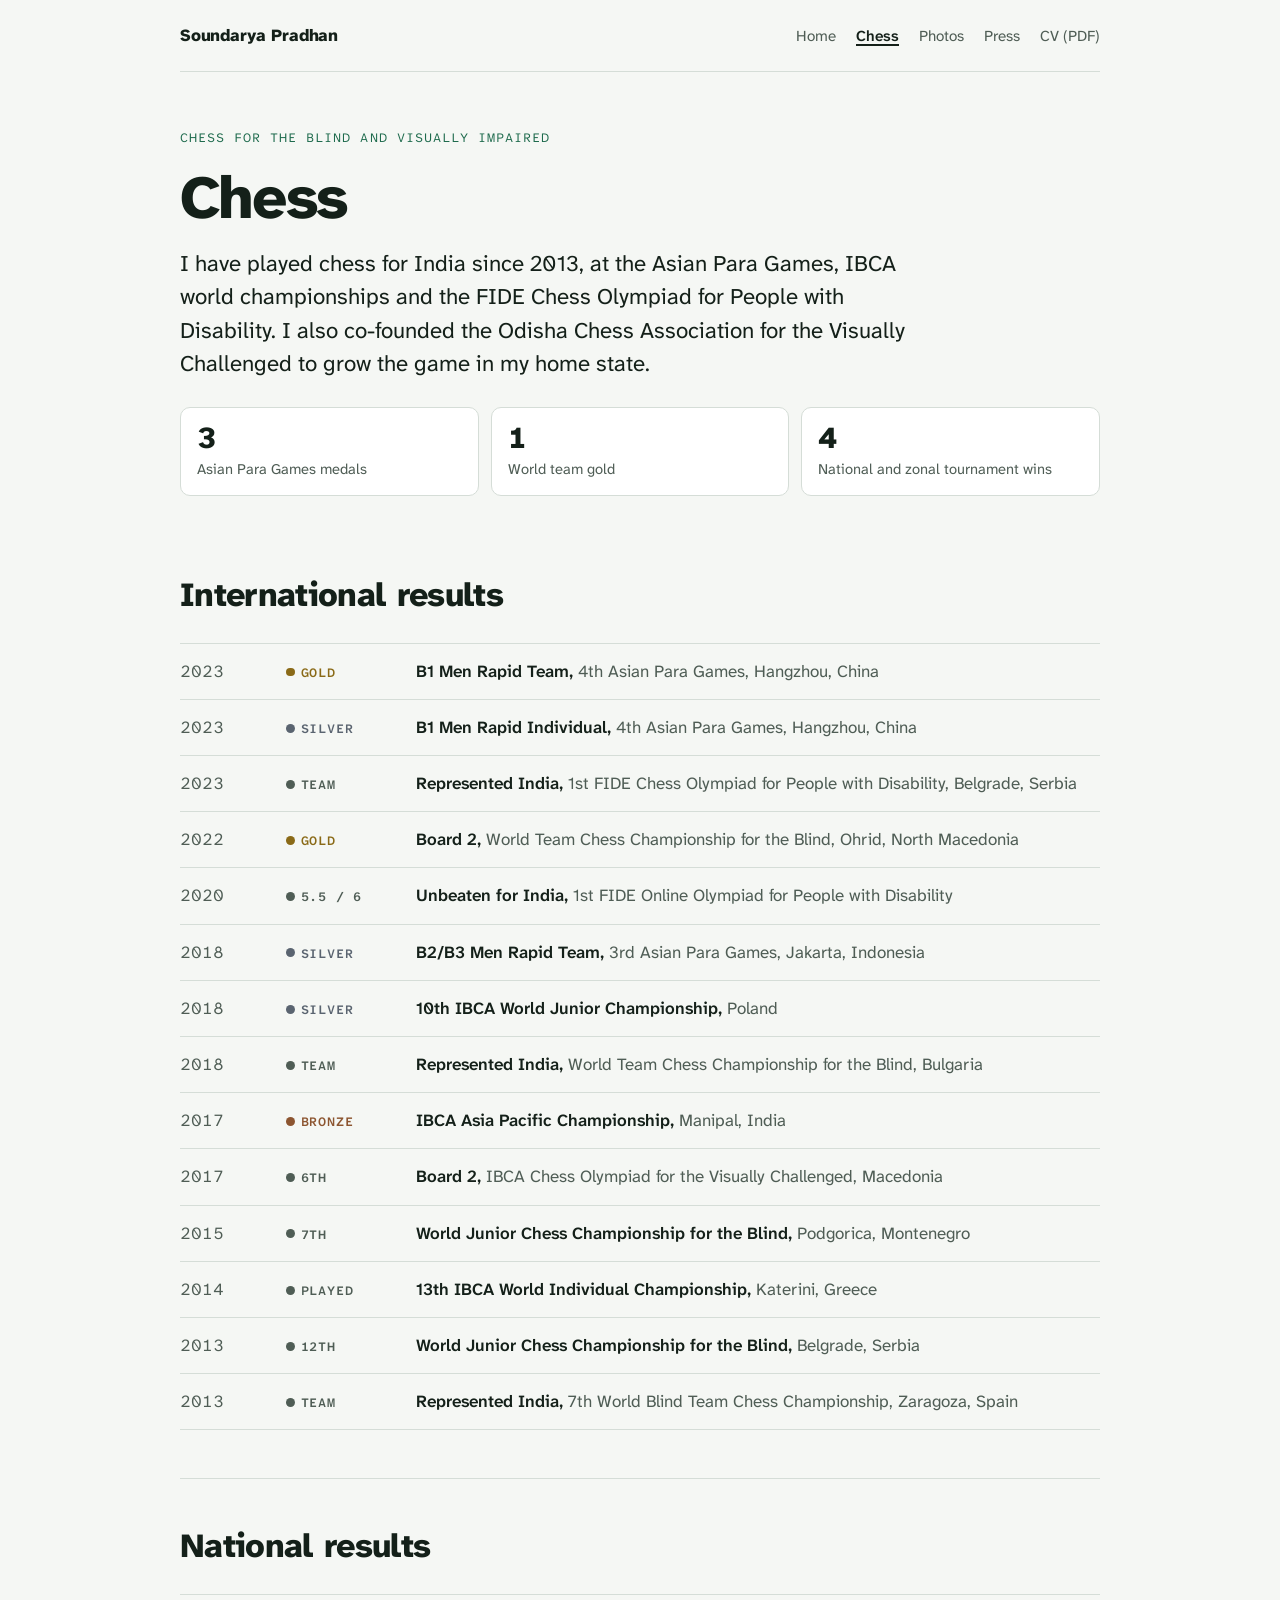
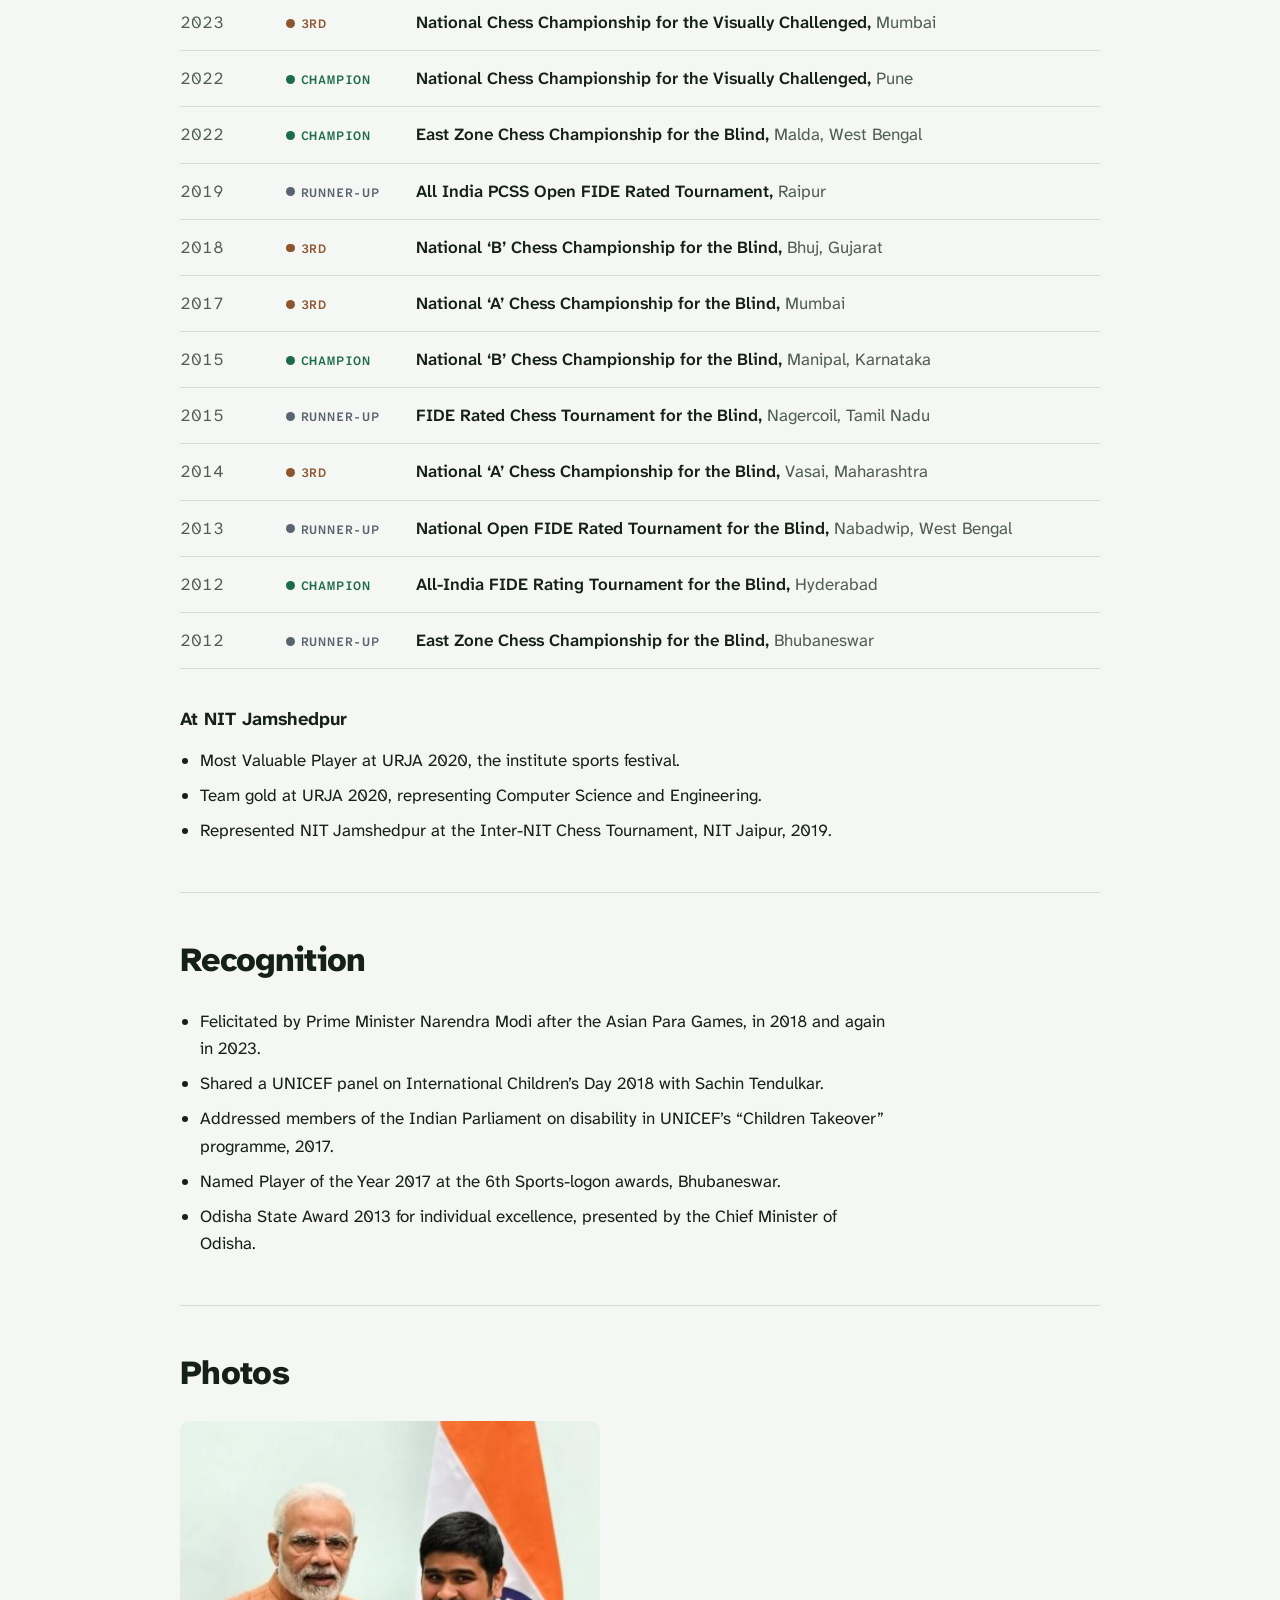
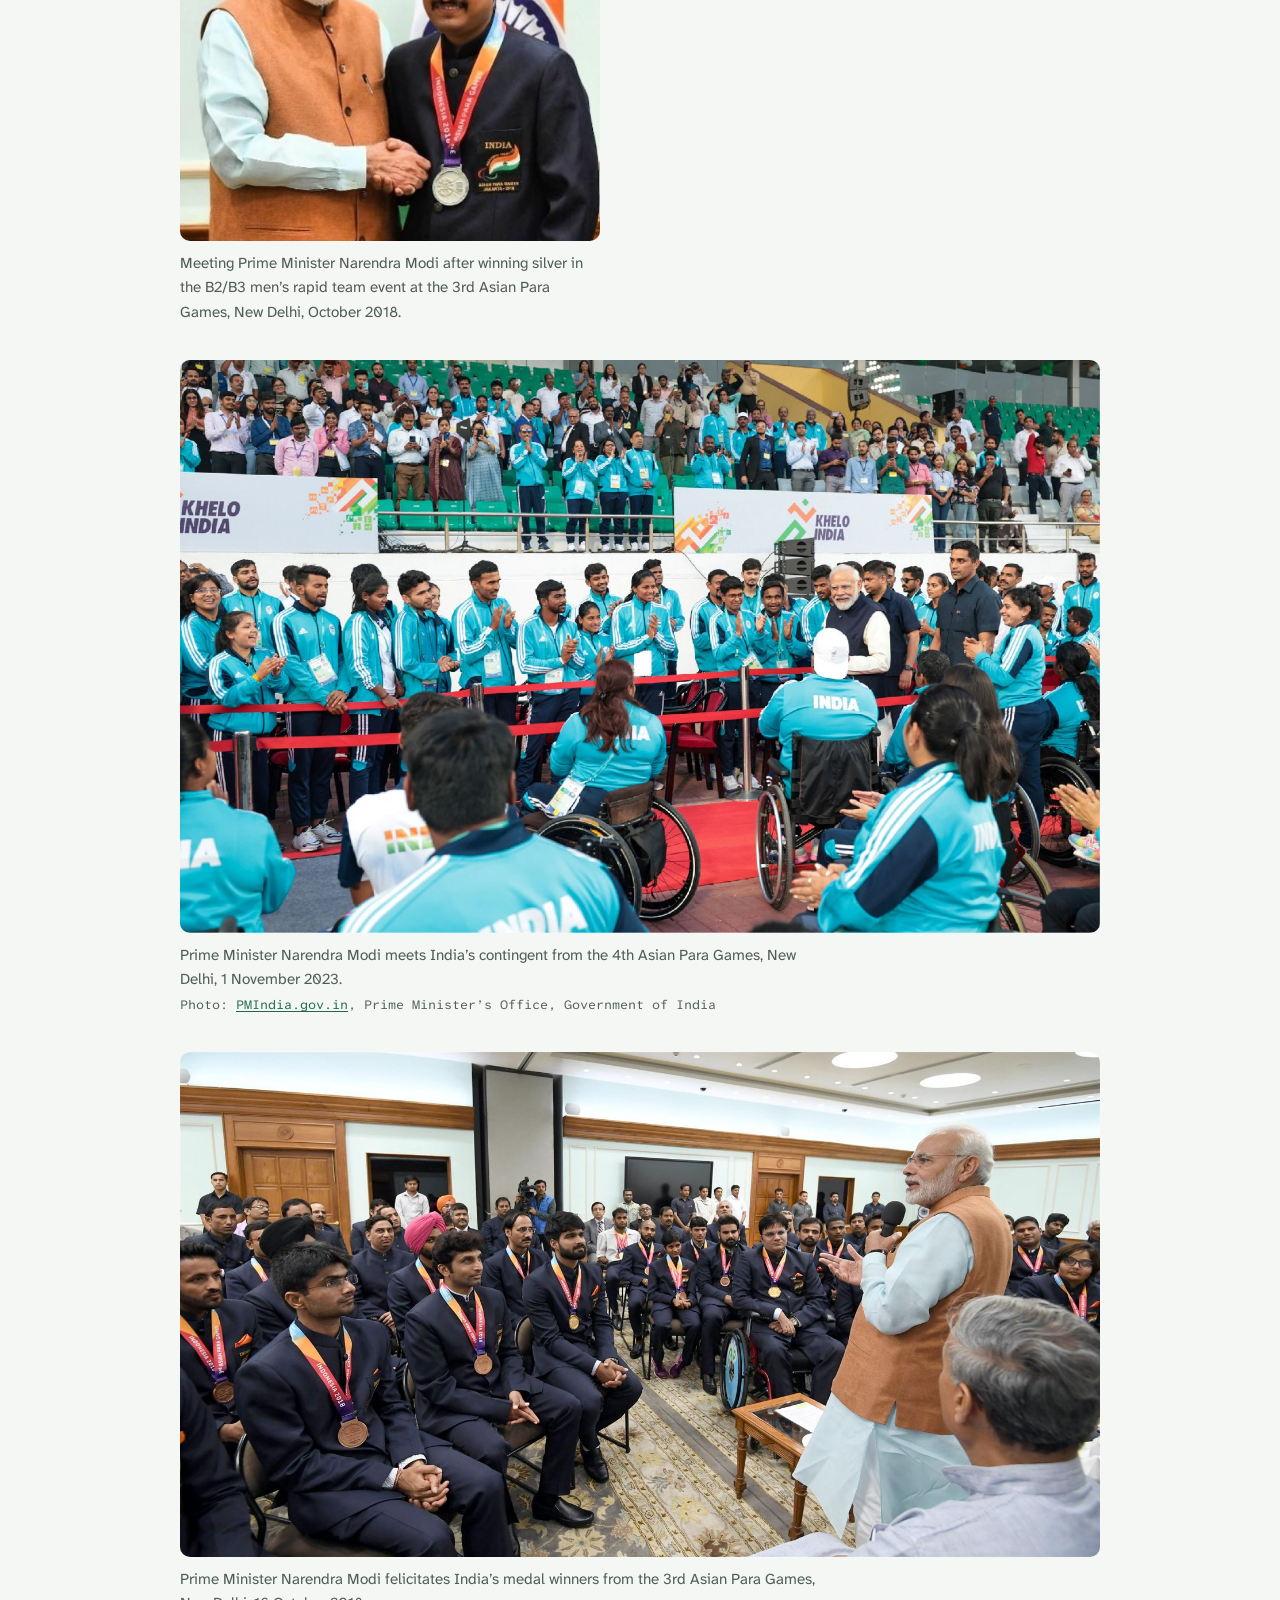
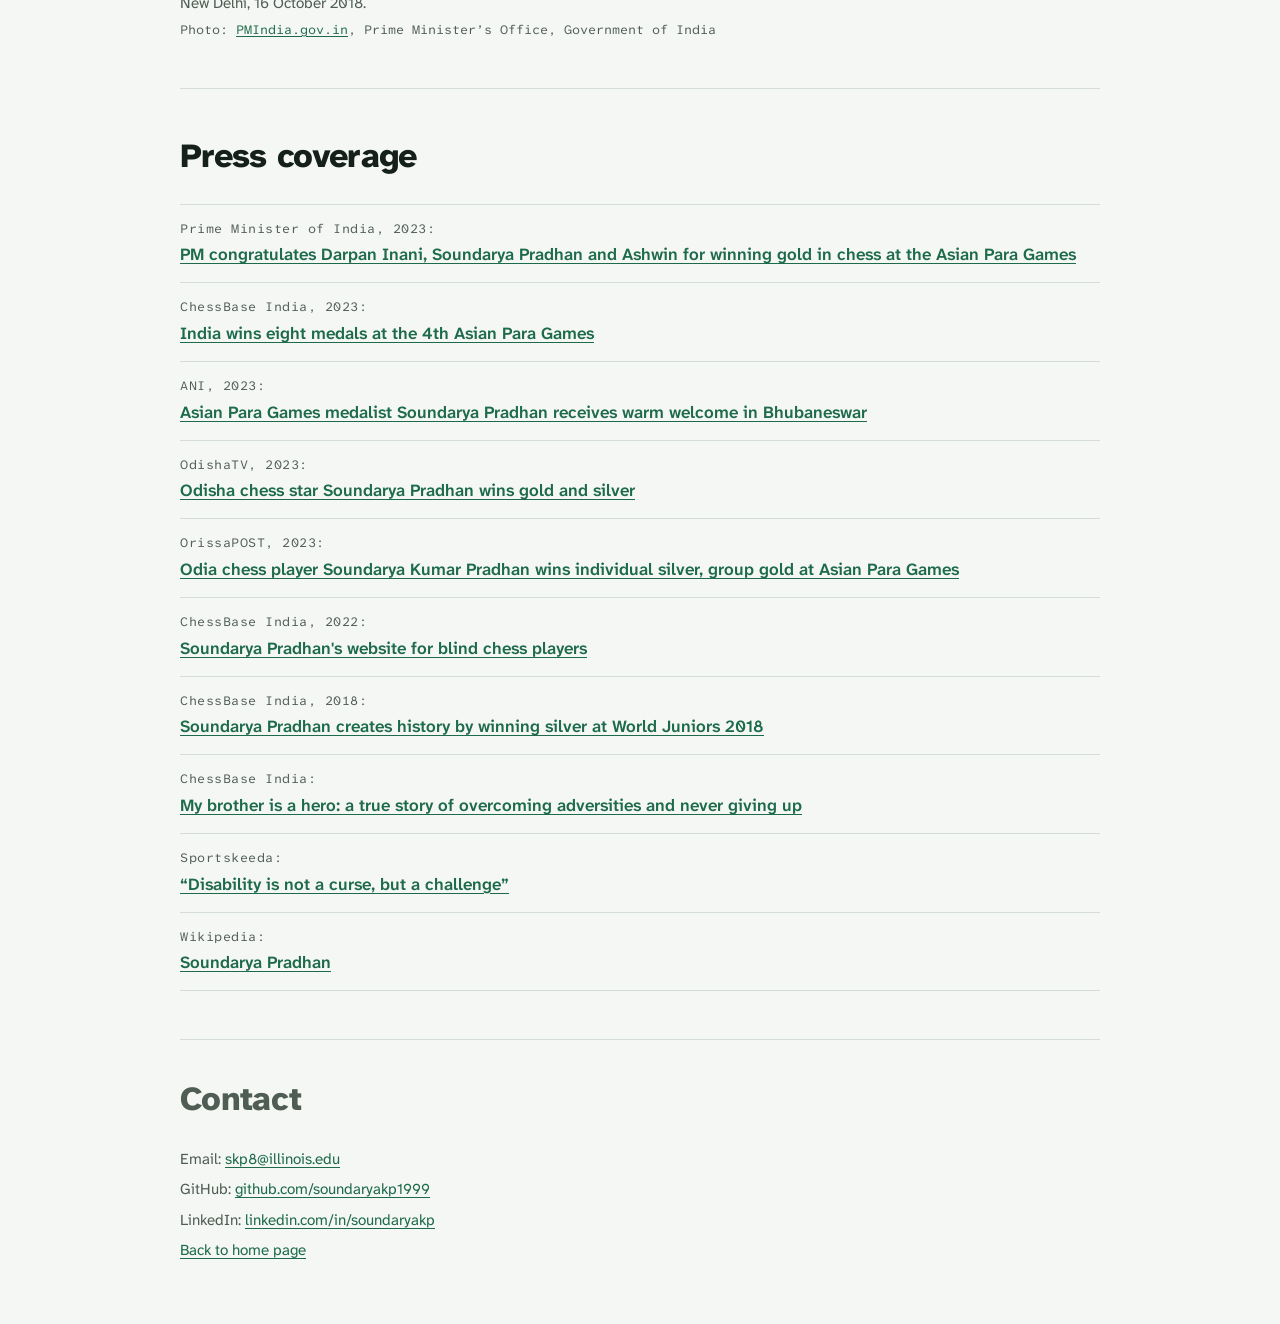
==== chess.html @ 27299bbc "Add personal website Home page with research, experience, projects and education, and a chess page w" ====
<!doctype html>
<html lang="en">
<head>
<meta charset="utf-8">
<meta name="viewport" content="width=device-width, initial-scale=1, viewport-fit=cover">
<meta name="description" content="Chess record of Soundarya Pradhan: Asian Para Games gold and silver medallist, world team gold medallist and national champion for the visually challenged.">
<title>Soundarya Pradhan – Chess</title>
<link rel="preconnect" href="https://fonts.googleapis.com">
<link rel="preconnect" href="https://fonts.gstatic.com" crossorigin>
<link rel="stylesheet" href="https://fonts.googleapis.com/css2?family=Atkinson+Hyperlegible+Mono:wght@400;600&family=Atkinson+Hyperlegible+Next:ital,wght@0,400;0,600;0,800;1,400&display=swap">
<link rel="stylesheet" href="styles.css">
</head>
<body>
<a class="skip" href="#main">Skip to main content</a>

<div class="wrap">
  <header class="site-header">
    <a class="wordmark" href="index.html">Soundarya Pradhan</a>
    <nav aria-label="Site">
      <ul>
        <li><a href="index.html">Home</a></li>
        <li><a href="chess.html" aria-current="page">Chess</a></li>
        <li><a href="#photos">Photos</a></li>
        <li><a href="#press">Press</a></li>
        <li><a href="Soundarya-Pradhan-CV.pdf">CV (PDF)</a></li>
      </ul>
    </nav>
  </header>

  <main id="main">
    <div class="page-intro">
      <p class="eyebrow">Chess for the blind and visually impaired</p>
      <h1>Chess</h1>
      <p class="lede">I have played chess for India since 2013, at the Asian Para Games, IBCA world championships and the FIDE Chess Olympiad for People with Disability. I also co-founded the Odisha Chess Association for the Visually Challenged to grow the game in my home state.</p>
      <ul class="stats" aria-label="Medal summary">
        <li><span class="num">3</span> <span class="lbl">Asian Para Games medals</span></li>
        <li><span class="num">1</span> <span class="lbl">World team gold</span></li>
        <li><span class="num">4</span> <span class="lbl">National and zonal tournament wins</span></li>
      </ul>
    </div>

    <section class="block" id="international" aria-labelledby="intl-heading">
      <h2 class="section-title" id="intl-heading">International results</h2>
      <ul class="medals">
        <li><span class="yr">2023</span> <span class="medal gold">Gold</span> <span class="what"><strong>B1 Men Rapid Team,</strong> <span>4th Asian Para Games, Hangzhou, China</span></span></li>
        <li><span class="yr">2023</span> <span class="medal silver">Silver</span> <span class="what"><strong>B1 Men Rapid Individual,</strong> <span>4th Asian Para Games, Hangzhou, China</span></span></li>
        <li><span class="yr">2023</span> <span class="medal place">Team</span> <span class="what"><strong>Represented India,</strong> <span>1st FIDE Chess Olympiad for People with Disability, Belgrade, Serbia</span></span></li>
        <li><span class="yr">2022</span> <span class="medal gold">Gold</span> <span class="what"><strong>Board 2,</strong> <span>World Team Chess Championship for the Blind, Ohrid, North Macedonia</span></span></li>
        <li><span class="yr">2020</span> <span class="medal place">5.5 / 6</span> <span class="what"><strong>Unbeaten for India,</strong> <span>1st FIDE Online Olympiad for People with Disability</span></span></li>
        <li><span class="yr">2018</span> <span class="medal silver">Silver</span> <span class="what"><strong>B2/B3 Men Rapid Team,</strong> <span>3rd Asian Para Games, Jakarta, Indonesia</span></span></li>
        <li><span class="yr">2018</span> <span class="medal silver">Silver</span> <span class="what"><strong>10th IBCA World Junior Championship,</strong> <span>Poland</span></span></li>
        <li><span class="yr">2018</span> <span class="medal place">Team</span> <span class="what"><strong>Represented India,</strong> <span>World Team Chess Championship for the Blind, Bulgaria</span></span></li>
        <li><span class="yr">2017</span> <span class="medal bronze">Bronze</span> <span class="what"><strong>IBCA Asia Pacific Championship,</strong> <span>Manipal, India</span></span></li>
        <li><span class="yr">2017</span> <span class="medal place">6th</span> <span class="what"><strong>Board 2,</strong> <span>IBCA Chess Olympiad for the Visually Challenged, Macedonia</span></span></li>
        <li><span class="yr">2015</span> <span class="medal place">7th</span> <span class="what"><strong>World Junior Chess Championship for the Blind,</strong> <span>Podgorica, Montenegro</span></span></li>
        <li><span class="yr">2014</span> <span class="medal place">Played</span> <span class="what"><strong>13th IBCA World Individual Championship,</strong> <span>Katerini, Greece</span></span></li>
        <li><span class="yr">2013</span> <span class="medal place">12th</span> <span class="what"><strong>World Junior Chess Championship for the Blind,</strong> <span>Belgrade, Serbia</span></span></li>
        <li><span class="yr">2013</span> <span class="medal place">Team</span> <span class="what"><strong>Represented India,</strong> <span>7th World Blind Team Chess Championship, Zaragoza, Spain</span></span></li>
      </ul>
    </section>

    <section class="block" id="national" aria-labelledby="national-heading">
      <h2 class="section-title" id="national-heading">National results</h2>
      <ul class="medals">
        <li><span class="yr">2023</span> <span class="medal bronze">3rd</span> <span class="what"><strong>National Chess Championship for the Visually Challenged,</strong> <span>Mumbai</span></span></li>
        <li><span class="yr">2022</span> <span class="medal champ">Champion</span> <span class="what"><strong>National Chess Championship for the Visually Challenged,</strong> <span>Pune</span></span></li>
        <li><span class="yr">2022</span> <span class="medal champ">Champion</span> <span class="what"><strong>East Zone Chess Championship for the Blind,</strong> <span>Malda, West Bengal</span></span></li>
        <li><span class="yr">2019</span> <span class="medal silver">Runner-up</span> <span class="what"><strong>All India PCSS Open FIDE Rated Tournament,</strong> <span>Raipur</span></span></li>
        <li><span class="yr">2018</span> <span class="medal bronze">3rd</span> <span class="what"><strong>National ‘B’ Chess Championship for the Blind,</strong> <span>Bhuj, Gujarat</span></span></li>
        <li><span class="yr">2017</span> <span class="medal bronze">3rd</span> <span class="what"><strong>National ‘A’ Chess Championship for the Blind,</strong> <span>Mumbai</span></span></li>
        <li><span class="yr">2015</span> <span class="medal champ">Champion</span> <span class="what"><strong>National ‘B’ Chess Championship for the Blind,</strong> <span>Manipal, Karnataka</span></span></li>
        <li><span class="yr">2015</span> <span class="medal silver">Runner-up</span> <span class="what"><strong>FIDE Rated Chess Tournament for the Blind,</strong> <span>Nagercoil, Tamil Nadu</span></span></li>
        <li><span class="yr">2014</span> <span class="medal bronze">3rd</span> <span class="what"><strong>National ‘A’ Chess Championship for the Blind,</strong> <span>Vasai, Maharashtra</span></span></li>
        <li><span class="yr">2013</span> <span class="medal silver">Runner-up</span> <span class="what"><strong>National Open FIDE Rated Tournament for the Blind,</strong> <span>Nabadwip, West Bengal</span></span></li>
        <li><span class="yr">2012</span> <span class="medal champ">Champion</span> <span class="what"><strong>All-India FIDE Rating Tournament for the Blind,</strong> <span>Hyderabad</span></span></li>
        <li><span class="yr">2012</span> <span class="medal silver">Runner-up</span> <span class="what"><strong>East Zone Chess Championship for the Blind,</strong> <span>Bhubaneswar</span></span></li>
      </ul>

      <h3 class="sub">At NIT Jamshedpur</h3>
      <ul class="plain-list">
        <li>Most Valuable Player at URJA 2020, the institute sports festival.</li>
        <li>Team gold at URJA 2020, representing Computer Science and Engineering.</li>
        <li>Represented NIT Jamshedpur at the Inter-NIT Chess Tournament, NIT Jaipur, 2019.</li>
      </ul>
    </section>

    <section class="block" id="recognition" aria-labelledby="recognition-heading">
      <h2 class="section-title" id="recognition-heading">Recognition</h2>
      <ul class="plain-list">
        <li>Felicitated by Prime Minister Narendra Modi after the Asian Para Games, in 2018 and again in 2023.</li>
        <li>Shared a UNICEF panel on International Children’s Day 2018 with Sachin Tendulkar.</li>
        <li>Addressed members of the Indian Parliament on disability in UNICEF’s “Children Takeover” programme, 2017.</li>
        <li>Named Player of the Year 2017 at the 6th Sports-logon awards, Bhubaneswar.</li>
        <li>Odisha State Award 2013 for individual excellence, presented by the Chief Minister of Odisha.</li>
      </ul>
    </section>

    <section class="block" id="photos" aria-labelledby="photos-heading">
      <h2 class="section-title" id="photos-heading">Photos</h2>
      <div class="photos">
        <figure class="photo photo-narrow">
          <img src="images/soundarya-with-pm-2018.jpg" width="540" height="540" loading="lazy"
               alt="Soundarya Pradhan in an India team blazer, wearing the 2018 Asian Para Games silver medal, shakes hands with Prime Minister Narendra Modi in front of the Indian flag.">
          <figcaption>Meeting Prime Minister Narendra Modi after winning silver in the B2/B3 men’s rapid team event at the 3rd Asian Para Games, New Delhi, October 2018.</figcaption>
        </figure>
        <figure class="photo">
          <img src="images/pm-para-games-contingent-2023.jpg" width="1600" height="996" loading="lazy"
               alt="Prime Minister Narendra Modi, smiling, walks among Indian para athletes in teal India tracksuits who stand and applaud him inside a stadium, under Khelo India banners.">
          <figcaption>Prime Minister Narendra Modi meets India’s contingent from the 4th Asian Para Games, New Delhi, 1 November 2023.
            <span class="credit">Photo: <a href="https://www.pmindia.gov.in/en/news_updates/pm-addresses-contingent-of-indian-athletes-who-participated-in-asian-para-games-2022/">PMIndia.gov.in</a>, Prime Minister’s Office, Government of India</span>
          </figcaption>
        </figure>
        <figure class="photo">
          <img src="images/pm-felicitation-2018.jpg" width="1600" height="879" loading="lazy"
               alt="Prime Minister Narendra Modi stands holding a microphone and speaks to rows of seated Indian para athletes in navy blazers, many wearing their Asian Para Games 2018 medals.">
          <figcaption>Prime Minister Narendra Modi felicitates India’s medal winners from the 3rd Asian Para Games, New Delhi, 16 October 2018.
            <span class="credit">Photo: <a href="https://www.pmindia.gov.in/en/news_updates/pm-felicitates-medal-winners-of-2018-asian-para-games/">PMIndia.gov.in</a>, Prime Minister’s Office, Government of India</span>
          </figcaption>
        </figure>
      </div>
    </section>

    <section class="block" id="press" aria-labelledby="press-heading">
      <h2 class="section-title" id="press-heading">Press coverage</h2>
      <ul class="press">
        <li><span class="src">Prime Minister of India, 2023:</span> <a href="https://www.pmindia.gov.in/en/news_updates/pm-congratulates-darpan-inani-soundrya-pradhan-ashwin-for-winning-gold-in-chess-at-asian-para-games/">PM congratulates Darpan Inani, Soundarya Pradhan and Ashwin for winning gold in chess at the Asian Para Games</a></li>
        <li><span class="src">ChessBase India, 2023:</span> <a href="https://chessbase.in/news/India-wins-eight-medals-at-4th-Asian-Para-Games-2022">India wins eight medals at the 4th Asian Para Games</a></li>
        <li><span class="src">ANI, 2023:</span> <a href="https://www.aninews.in/news/sports/others/asian-para-games-medalist-soundarya-pradhan-receives-warm-welcome-in-bhubaneswar20231103114447/">Asian Para Games medalist Soundarya Pradhan receives warm welcome in Bhubaneswar</a></li>
        <li><span class="src">OdishaTV, 2023:</span> <a href="https://odishatv.in/news/sports/hangzhou-para-asian-games-odisha-chess-star-soundarya-pradhan-wins-gold-and-silver-218664">Odisha chess star Soundarya Pradhan wins gold and silver</a></li>
        <li><span class="src">OrissaPOST, 2023:</span> <a href="https://www.orissapost.com/odia-chess-player-soundarya-kumar-pradhan-wins-individual-silver-group-gold-at-asian-para-games/">Odia chess player Soundarya Kumar Pradhan wins individual silver, group gold at Asian Para Games</a></li>
        <li><span class="src">ChessBase India, 2022:</span> <a href="https://chessbase.in/news/Soundarya-Pradhan-website-for-blind-chess-players">Soundarya Pradhan's website for blind chess players</a></li>
        <li><span class="src">ChessBase India, 2018:</span> <a href="https://chessbase.in/news/Soundarya_Silver_at_World_Juniors_2018">Soundarya Pradhan creates history by winning silver at World Juniors 2018</a></li>
        <li><span class="src">ChessBase India:</span> <a href="https://chessbase.in/news/Soundarya-Pradhan-story">My brother is a hero: a true story of overcoming adversities and never giving up</a></li>
        <li><span class="src">Sportskeeda:</span> <a href="https://www.sportskeeda.com/chess/soundarya-kumar-the-boy-with-a-billion-dreams">“Disability is not a curse, but a challenge”</a></li>
        <li><span class="src">Wikipedia:</span> <a href="https://en.wikipedia.org/wiki/Soundarya_Pradhan">Soundarya Pradhan</a></li>
      </ul>
    </section>
  </main>

  <footer id="contact" aria-labelledby="contact-heading">
    <h2 class="section-title" id="contact-heading">Contact</h2>
    <p>Email: <a href="mailto:skp8@illinois.edu">skp8@illinois.edu</a></p>
    <p>GitHub: <a href="https://github.com/soundaryakp1999">github.com/soundaryakp1999</a></p>
    <p>LinkedIn: <a href="https://www.linkedin.com/in/soundaryakp">linkedin.com/in/soundaryakp</a></p>
    <p><a href="index.html">Back to home page</a></p>
  </footer>
</div>
</body>
</html>
---- styles.css ----
:root {
  --bg: #f5f7f4;
  --surface: #ffffff;
  --ink: #142019;
  --muted: #4f5d55;
  --line: #d5ddd7;
  --accent: #1d6a4c;
  --accent-ink: #ffffff;
  --accent-soft: #e2efe8;
  --gold: #8a6a17;
  --silver: #5a6470;
  --bronze: #8c5530;
  --focus: #1d6a4c;
  --sans: "Atkinson Hyperlegible Next", "Atkinson Hyperlegible", Verdana, "Segoe UI", sans-serif;
  --mono: "Atkinson Hyperlegible Mono", ui-monospace, "Cascadia Mono", Consolas, monospace;
  color-scheme: light;
}
@media (prefers-color-scheme: dark) {
  :root:not([data-theme="light"]) {
    --bg: #0f1512;
    --surface: #16201b;
    --ink: #e5ece7;
    --muted: #a3b2a9;
    --line: #2a3832;
    --accent: #74d1a6;
    --accent-ink: #0f1512;
    --accent-soft: #1b3027;
    --gold: #e2bf5c;
    --silver: #b9c2cc;
    --bronze: #e09a68;
    --focus: #74d1a6;
    color-scheme: dark;
  }
}
:root[data-theme="dark"] {
  --bg: #0f1512;
  --surface: #16201b;
  --ink: #e5ece7;
  --muted: #a3b2a9;
  --line: #2a3832;
  --accent: #74d1a6;
  --accent-ink: #0f1512;
  --accent-soft: #1b3027;
  --gold: #e2bf5c;
  --silver: #b9c2cc;
  --bronze: #e09a68;
  --focus: #74d1a6;
  color-scheme: dark;
}

* { box-sizing: border-box; }
html { scroll-behavior: smooth; }
@media (prefers-reduced-motion: reduce) { html { scroll-behavior: auto; } }
body {
  margin: 0;
  background: var(--bg);
  color: var(--ink);
  font-family: var(--sans);
  font-size: 1.0625rem;
  line-height: 1.6;
  padding-inline: 20px;
}
a { color: var(--accent); text-underline-offset: 0.18em; text-decoration-thickness: 1px; }
a:hover { text-decoration-thickness: 2px; }
:focus-visible { outline: 3px solid var(--focus); outline-offset: 3px; border-radius: 2px; }

.skip {
  position: absolute; left: 12px; top: -100px;
  background: var(--accent); color: var(--accent-ink);
  padding: 10px 16px; border-radius: 6px; font-weight: 600; z-index: 10;
}
.skip:focus { top: 12px; }

.wrap { max-width: 920px; margin-inline: auto; }

/* Header + nav */
.site-header {
  display: flex; flex-wrap: wrap; align-items: center; justify-content: space-between;
  gap: 12px 24px; padding-block: 22px; border-bottom: 1px solid var(--line);
}
.wordmark { font-weight: 800; color: var(--ink); text-decoration: none; letter-spacing: -0.01em; }
.site-header nav ul { display: flex; flex-wrap: wrap; gap: 4px 20px; list-style: none; margin: 0; padding: 0; }
.site-header nav a { color: var(--muted); text-decoration: none; font-size: 0.95rem; }
.site-header nav a:hover { color: var(--ink); text-decoration: underline; }

/* Hero */
.hero { padding-block: 64px 48px; display: grid; gap: 22px; }
.eyebrow {
  font-family: var(--mono); font-size: 0.8rem; letter-spacing: 0.08em; text-transform: uppercase;
  color: var(--accent); margin: 0;
}
h1 {
  font-size: clamp(2.6rem, 8vw, 4.6rem); line-height: 1.02; font-weight: 800;
  letter-spacing: -0.03em; margin: 0; text-wrap: balance;
}
.lede { font-size: clamp(1.15rem, 2.4vw, 1.4rem); line-height: 1.5; max-width: 34em; margin: 0; text-wrap: pretty; }
.roles { display: flex; flex-wrap: wrap; gap: 8px; list-style: none; padding: 0; margin: 0; }
.roles li {
  font-size: 0.9rem; padding: 4px 12px; border: 1px solid var(--line); border-radius: 999px;
  background: var(--surface); color: var(--muted);
}
.contact-links { display: flex; flex-wrap: wrap; gap: 10px 22px; list-style: none; padding: 0; margin: 4px 0 0; }
.contact-links a { font-weight: 600; }

/* Feature: publication */
.feature {
  background: var(--accent-soft); border-radius: 14px; padding: 28px clamp(20px, 4vw, 36px);
  display: grid; gap: 10px; margin-bottom: 24px;
}
.feature h2 { font-size: 0.8rem; font-family: var(--mono); letter-spacing: 0.08em; text-transform: uppercase; color: var(--accent); margin: 0; font-weight: 600; }
.feature .cite-title { font-size: clamp(1.25rem, 3vw, 1.6rem); font-weight: 800; line-height: 1.25; margin: 0; text-wrap: balance; }
.feature p { margin: 0; max-width: 62ch; }

/* Sections */
section.block { padding-block: 48px; border-top: 1px solid var(--line); }
section.block:first-of-type { border-top: 0; }
h2.section-title {
  font-size: clamp(1.6rem, 4vw, 2.1rem); font-weight: 800; letter-spacing: -0.02em;
  margin: 0 0 28px; line-height: 1.15;
}
.entries { display: grid; gap: 34px; }
.entry { display: grid; grid-template-columns: 11rem 1fr; gap: 6px 28px; }
.entry .when {
  font-family: var(--mono); font-size: 0.85rem; color: var(--muted);
  font-variant-numeric: tabular-nums; padding-top: 0.25em;
}
.entry h3 { font-size: 1.2rem; margin: 0; line-height: 1.3; font-weight: 800; }
.entry .org { margin: 2px 0 0; color: var(--muted); }
.entry ul { margin: 10px 0 0; padding-left: 1.15em; display: grid; gap: 6px; max-width: 65ch; }
.entry p.desc { margin: 10px 0 0; max-width: 65ch; }
.entry .meta-links { margin: 10px 0 0; display: flex; flex-wrap: wrap; gap: 6px 18px; }
@media (max-width: 640px) {
  .entry { grid-template-columns: 1fr; }
  .entry .when { order: -1; padding-top: 0; }
}

/* Skills */
.skills { display: grid; grid-template-columns: repeat(auto-fit, minmax(240px, 1fr)); gap: 28px; }
.skills h3 { font-size: 1.05rem; margin: 0 0 8px; }
.skills p { margin: 0; color: var(--ink); }

/* Chess */
.chess-intro { max-width: 62ch; margin: -8px 0 28px; }
.medals { list-style: none; padding: 0; margin: 0; display: grid; gap: 0; border-top: 1px solid var(--line); }
.medals li {
  display: grid; grid-template-columns: 5.5rem 7rem 1fr; gap: 4px 18px; align-items: baseline;
  padding-block: 14px; border-bottom: 1px solid var(--line);
}
.medals .yr { font-family: var(--mono); color: var(--muted); font-variant-numeric: tabular-nums; }
.medal { font-family: var(--mono); font-size: 0.8rem; font-weight: 600; letter-spacing: 0.06em; text-transform: uppercase; }
.medal::before { content: ""; display: inline-block; width: 0.7em; height: 0.7em; border-radius: 50%; background: currentColor; margin-right: 0.45em; vertical-align: 0.02em; }
.medal.gold { color: var(--gold); }
.medal.silver { color: var(--silver); }
.medal.bronze { color: var(--bronze); }
.medal.champ { color: var(--accent); }
.medals .what strong { font-weight: 600; }
.medals .what span { color: var(--muted); }
@media (max-width: 560px) {
  .medals li { grid-template-columns: 4rem 1fr; }
  .medals .what { grid-column: 1 / -1; }
}
h3.sub { font-size: 1.15rem; margin: 36px 0 12px; }
.plain-list { margin: 0; padding-left: 1.15em; display: grid; gap: 8px; max-width: 65ch; }

footer { padding-block: 40px 56px; border-top: 1px solid var(--line); color: var(--muted); font-size: 0.95rem; }
footer p { margin: 0 0 6px; }

/* Current page in nav */
.site-header nav a[aria-current="page"] { color: var(--ink); font-weight: 600; text-decoration: underline; text-decoration-thickness: 2px; }

/* Page intro for subpages */
.page-intro { padding-block: 56px 32px; display: grid; gap: 18px; }
.page-intro h1 { font-size: clamp(2.3rem, 7vw, 3.8rem); }

/* Stats row (chess page) */
.stats { display: grid; grid-template-columns: repeat(auto-fit, minmax(150px, 1fr)); gap: 12px; list-style: none; padding: 0; margin: 8px 0 0; }
.stats li { background: var(--surface); border: 1px solid var(--line); border-radius: 10px; padding: 14px 16px; display: grid; gap: 2px; }
.stats .num { font-size: 1.9rem; font-weight: 800; line-height: 1.1; font-variant-numeric: tabular-nums; }
.stats .lbl { color: var(--muted); font-size: 0.92rem; }

/* Medal labels used for placings */
.medal.place { color: var(--muted); }

/* Photos */
.photos { display: grid; gap: 36px; }
figure.photo { margin: 0; display: grid; gap: 10px; }
figure.photo img { width: 100%; height: auto; border-radius: 10px; display: block; background: var(--line); }
figure.photo figcaption { color: var(--muted); font-size: 0.95rem; max-width: 65ch; }
figure.photo figcaption .credit { display: block; font-family: var(--mono); font-size: 0.8rem; margin-top: 4px; }

/* Press list */
.press { list-style: none; padding: 0; margin: 0; display: grid; gap: 0; border-top: 1px solid var(--line); }
.press li { padding-block: 14px; border-bottom: 1px solid var(--line); display: grid; gap: 2px; }
.press .src { font-family: var(--mono); font-size: 0.8rem; color: var(--muted); letter-spacing: 0.04em; }
.press a { font-weight: 600; }

/* Call-to-action link */
.more-link { display: inline-block; margin-top: 24px; font-weight: 600; }

/* Hero with portrait */
.hero-split { grid-template-columns: 1fr minmax(180px, 260px); align-items: center; gap: 22px 48px; }
.hero-text { display: grid; gap: 22px; }
figure.portrait { margin: 0; display: grid; gap: 8px; }
figure.portrait img { width: 100%; height: auto; aspect-ratio: 1; object-fit: cover; border-radius: 14px; display: block; background: var(--line); }
figure.portrait figcaption { color: var(--muted); font-size: 0.85rem; line-height: 1.4; }
@media (max-width: 720px) {
  .hero-split { grid-template-columns: 1fr; }
  figure.portrait { max-width: 260px; }
}

/* Screenshot inside a project entry */
figure.shot { margin-top: 18px; }
figure.shot img { border: 1px solid var(--line); }

/* Square photo in gallery */
figure.photo-narrow { max-width: 420px; }
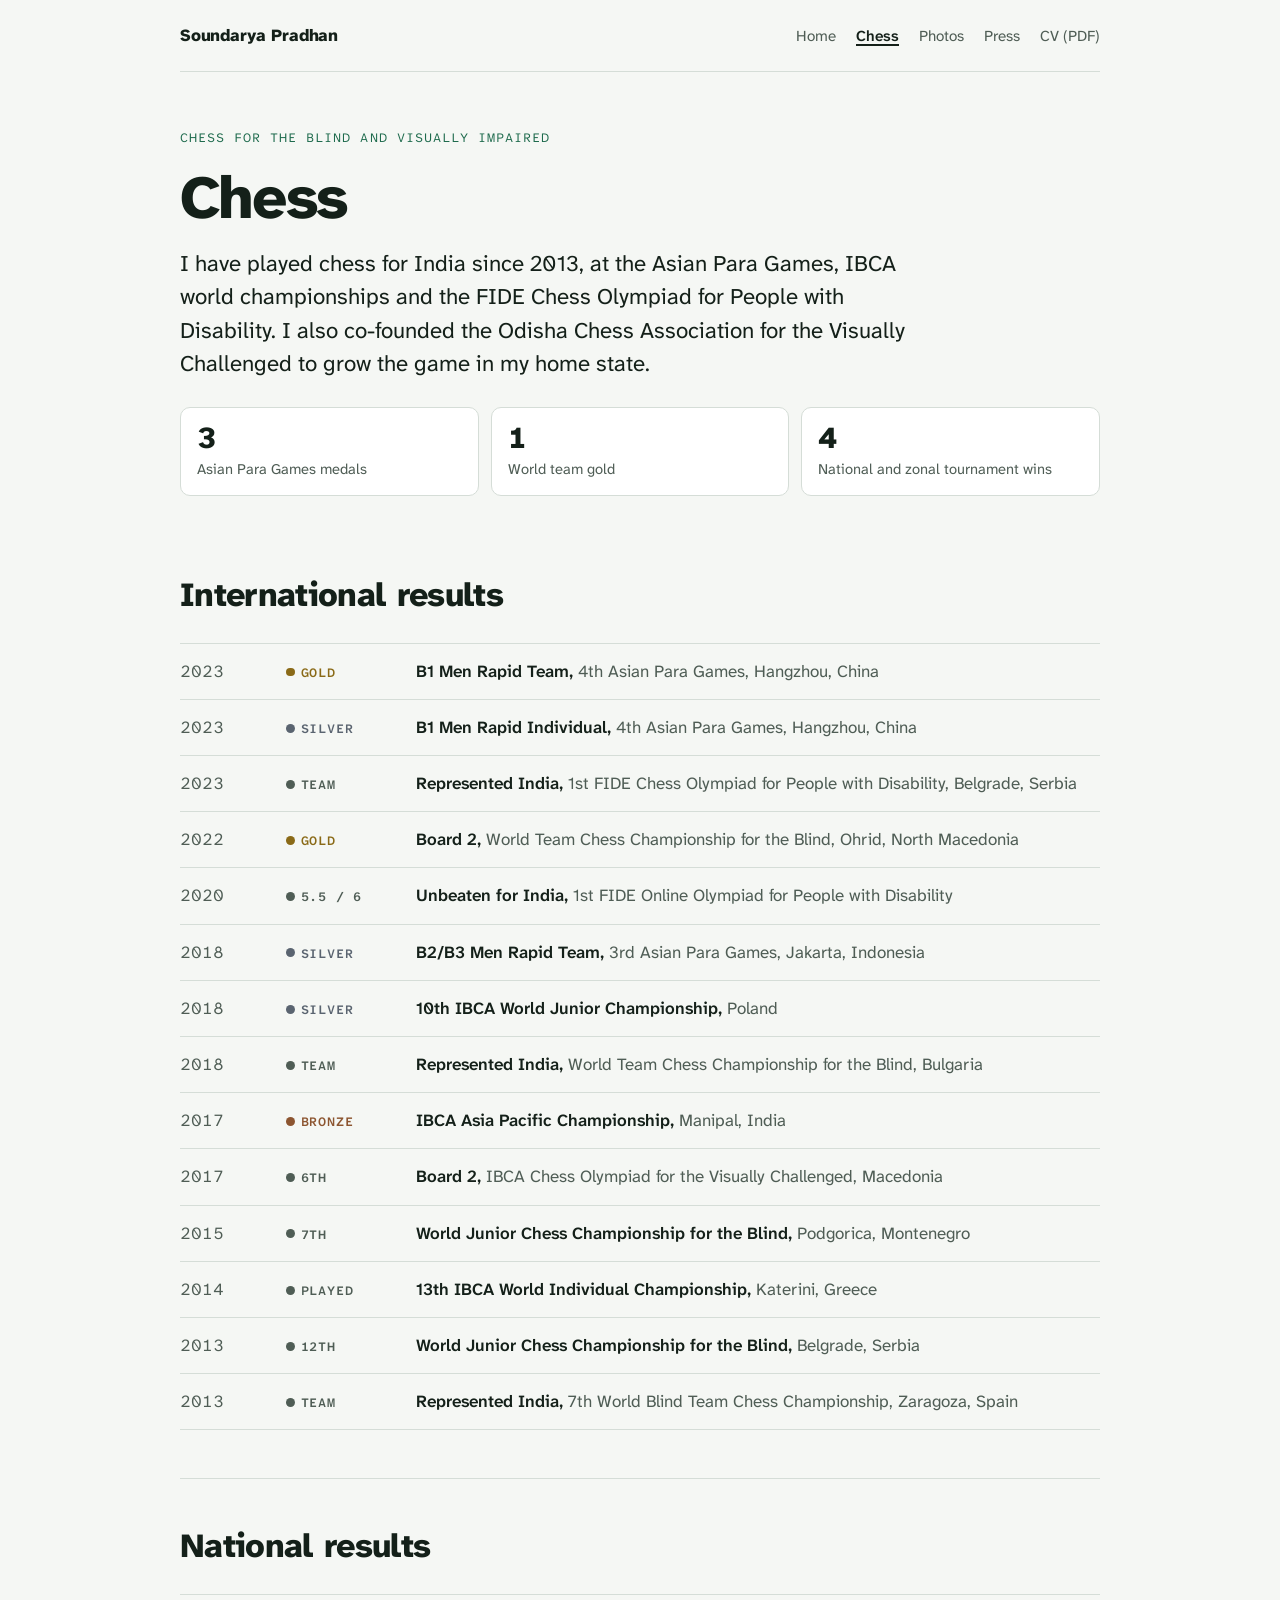
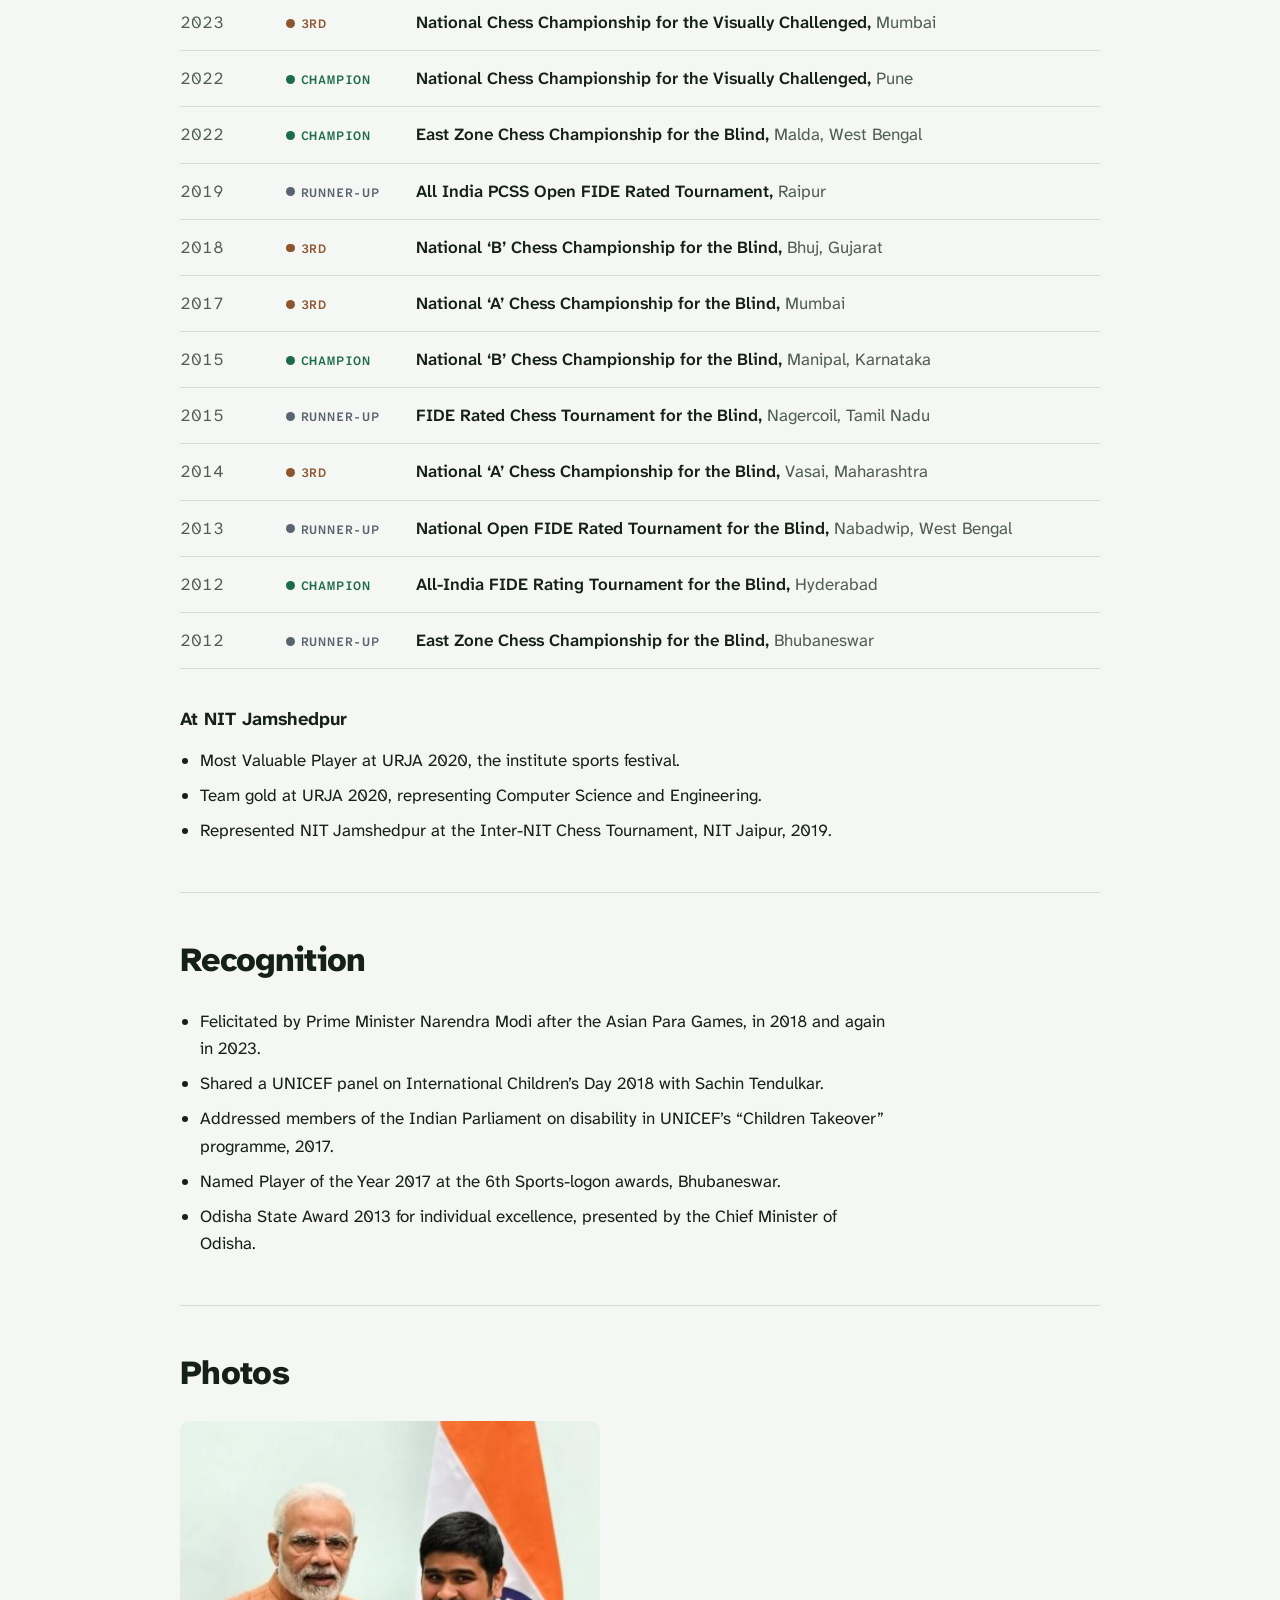
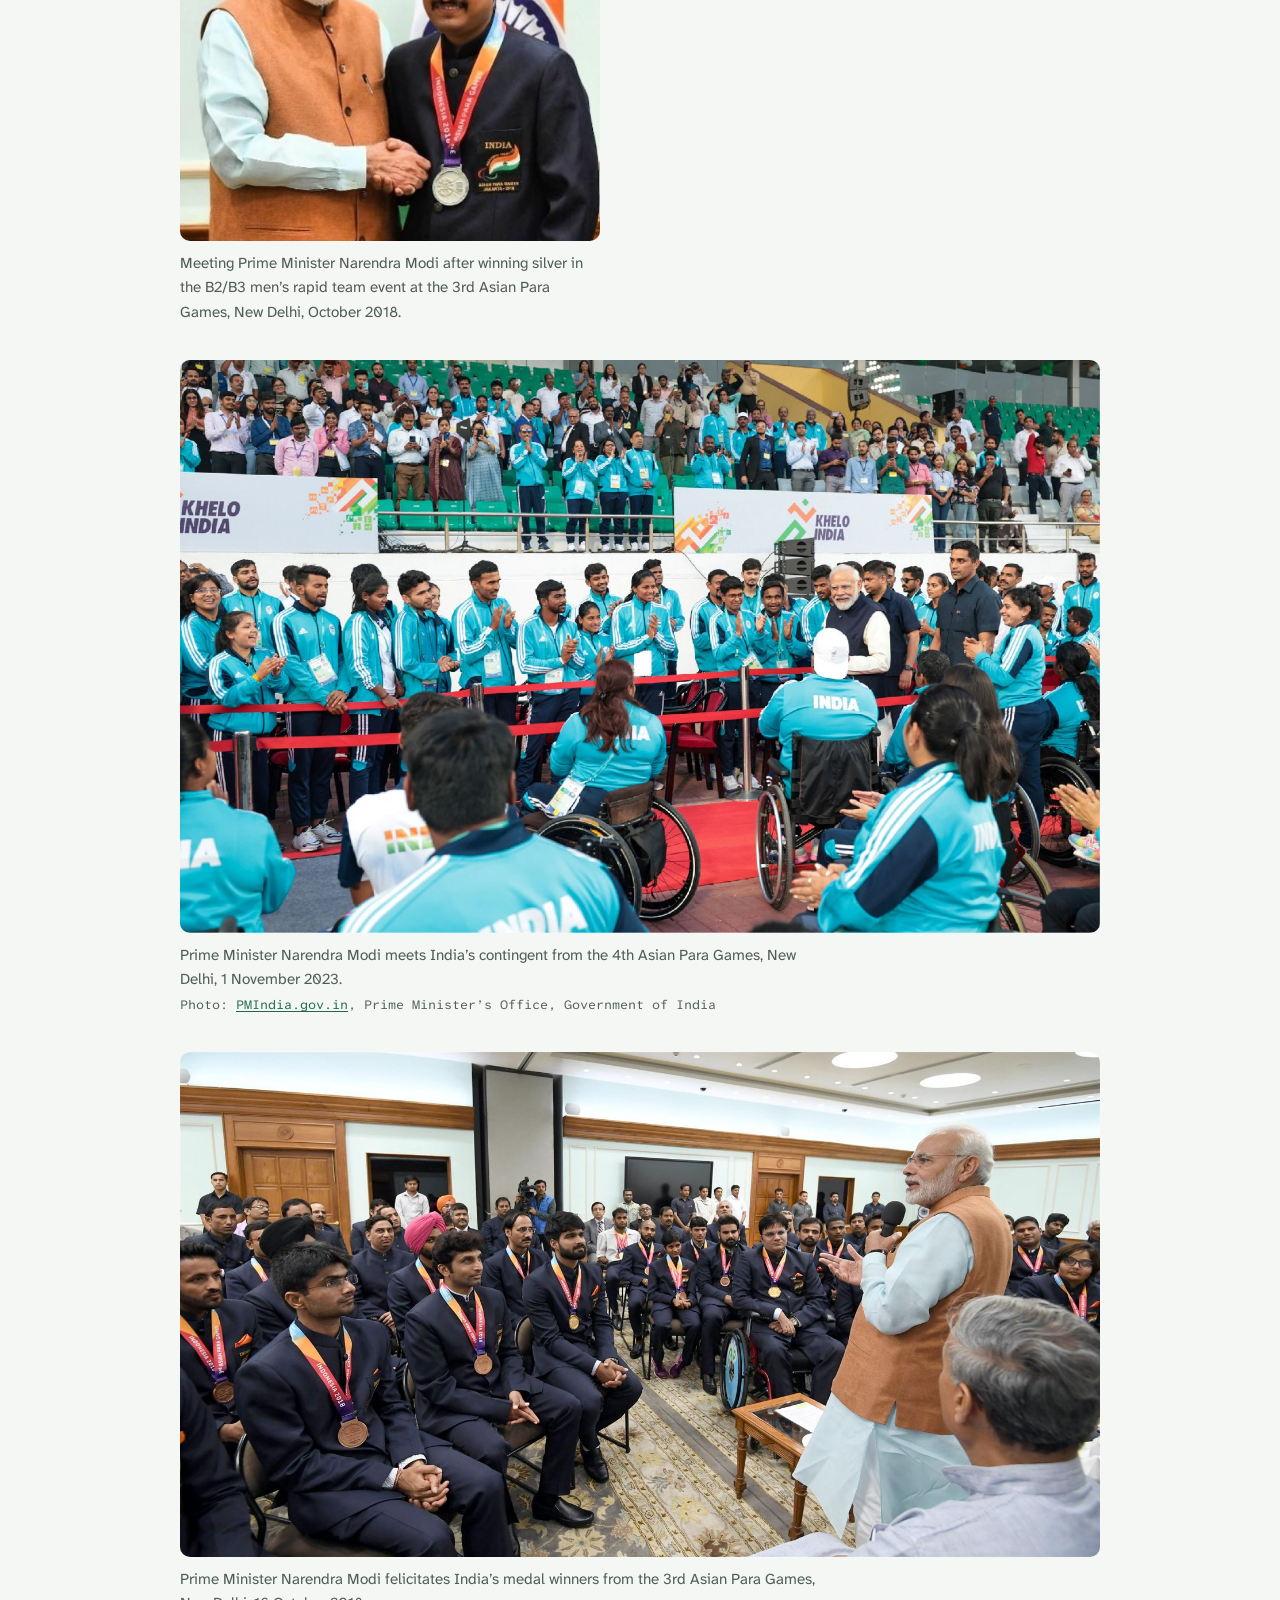
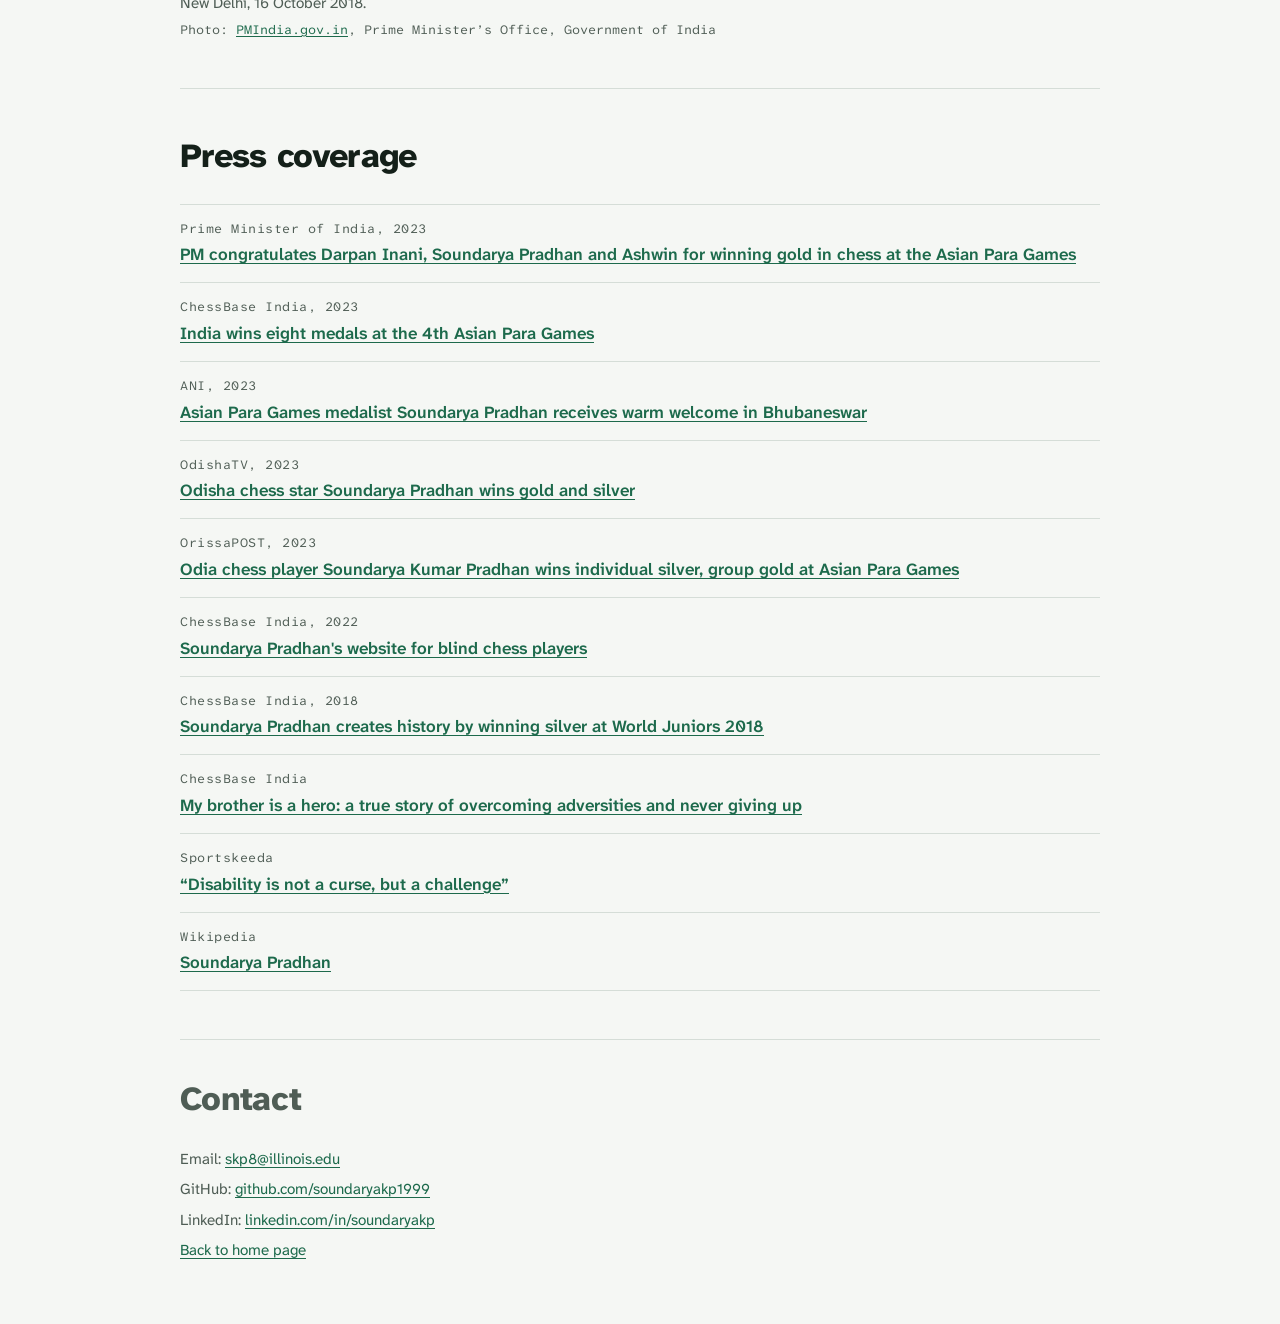
==== commit a3ffe20d: "Fix screen reader reading of results, stats and press lines Grid items dropped the spaces between ye" ====
--- a/chess.html
+++ b/chess.html
@@ -33,47 +33,47 @@
       <h1>Chess</h1>
       <p class="lede">I have played chess for India since 2013, at the Asian Para Games, IBCA world championships and the FIDE Chess Olympiad for People with Disability. I also co-founded the Odisha Chess Association for the Visually Challenged to grow the game in my home state.</p>
       <ul class="stats" aria-label="Medal summary">
-        <li><span class="num">3</span> <span class="lbl">Asian Para Games medals</span></li>
-        <li><span class="num">1</span> <span class="lbl">World team gold</span></li>
-        <li><span class="num">4</span> <span class="lbl">National and zonal tournament wins</span></li>
+        <li><span class="num" aria-hidden="true">3</span> <span class="lbl"><span class="sr">3 </span>Asian Para Games medals</span></li>
+        <li><span class="num" aria-hidden="true">1</span> <span class="lbl"><span class="sr">1 </span>World team gold</span></li>
+        <li><span class="num" aria-hidden="true">4</span> <span class="lbl"><span class="sr">4 </span>National and zonal tournament wins</span></li>
       </ul>
     </div>
 
     <section class="block" id="international" aria-labelledby="intl-heading">
       <h2 class="section-title" id="intl-heading">International results</h2>
       <ul class="medals">
-        <li><span class="yr">2023</span> <span class="medal gold">Gold</span> <span class="what"><strong>B1 Men Rapid Team,</strong> <span>4th Asian Para Games, Hangzhou, China</span></span></li>
-        <li><span class="yr">2023</span> <span class="medal silver">Silver</span> <span class="what"><strong>B1 Men Rapid Individual,</strong> <span>4th Asian Para Games, Hangzhou, China</span></span></li>
-        <li><span class="yr">2023</span> <span class="medal place">Team</span> <span class="what"><strong>Represented India,</strong> <span>1st FIDE Chess Olympiad for People with Disability, Belgrade, Serbia</span></span></li>
-        <li><span class="yr">2022</span> <span class="medal gold">Gold</span> <span class="what"><strong>Board 2,</strong> <span>World Team Chess Championship for the Blind, Ohrid, North Macedonia</span></span></li>
-        <li><span class="yr">2020</span> <span class="medal place">5.5 / 6</span> <span class="what"><strong>Unbeaten for India,</strong> <span>1st FIDE Online Olympiad for People with Disability</span></span></li>
-        <li><span class="yr">2018</span> <span class="medal silver">Silver</span> <span class="what"><strong>B2/B3 Men Rapid Team,</strong> <span>3rd Asian Para Games, Jakarta, Indonesia</span></span></li>
-        <li><span class="yr">2018</span> <span class="medal silver">Silver</span> <span class="what"><strong>10th IBCA World Junior Championship,</strong> <span>Poland</span></span></li>
-        <li><span class="yr">2018</span> <span class="medal place">Team</span> <span class="what"><strong>Represented India,</strong> <span>World Team Chess Championship for the Blind, Bulgaria</span></span></li>
-        <li><span class="yr">2017</span> <span class="medal bronze">Bronze</span> <span class="what"><strong>IBCA Asia Pacific Championship,</strong> <span>Manipal, India</span></span></li>
-        <li><span class="yr">2017</span> <span class="medal place">6th</span> <span class="what"><strong>Board 2,</strong> <span>IBCA Chess Olympiad for the Visually Challenged, Macedonia</span></span></li>
-        <li><span class="yr">2015</span> <span class="medal place">7th</span> <span class="what"><strong>World Junior Chess Championship for the Blind,</strong> <span>Podgorica, Montenegro</span></span></li>
-        <li><span class="yr">2014</span> <span class="medal place">Played</span> <span class="what"><strong>13th IBCA World Individual Championship,</strong> <span>Katerini, Greece</span></span></li>
-        <li><span class="yr">2013</span> <span class="medal place">12th</span> <span class="what"><strong>World Junior Chess Championship for the Blind,</strong> <span>Belgrade, Serbia</span></span></li>
-        <li><span class="yr">2013</span> <span class="medal place">Team</span> <span class="what"><strong>Represented India,</strong> <span>7th World Blind Team Chess Championship, Zaragoza, Spain</span></span></li>
+        <li><span class="yr" aria-hidden="true">2023</span> <span class="medal gold" aria-hidden="true">Gold</span> <span class="what"><span class="sr">2023, Gold: </span><strong>B1 Men Rapid Team,</strong> <span>4th Asian Para Games, Hangzhou, China</span></span></li>
+        <li><span class="yr" aria-hidden="true">2023</span> <span class="medal silver" aria-hidden="true">Silver</span> <span class="what"><span class="sr">2023, Silver: </span><strong>B1 Men Rapid Individual,</strong> <span>4th Asian Para Games, Hangzhou, China</span></span></li>
+        <li><span class="yr" aria-hidden="true">2023</span> <span class="medal place" aria-hidden="true">Team</span> <span class="what"><span class="sr">2023, Team: </span><strong>Represented India,</strong> <span>1st FIDE Chess Olympiad for People with Disability, Belgrade, Serbia</span></span></li>
+        <li><span class="yr" aria-hidden="true">2022</span> <span class="medal gold" aria-hidden="true">Gold</span> <span class="what"><span class="sr">2022, Gold: </span><strong>Board 2,</strong> <span>World Team Chess Championship for the Blind, Ohrid, North Macedonia</span></span></li>
+        <li><span class="yr" aria-hidden="true">2020</span> <span class="medal place" aria-hidden="true">5.5 / 6</span> <span class="what"><span class="sr">2020, 5.5 / 6: </span><strong>Unbeaten for India,</strong> <span>1st FIDE Online Olympiad for People with Disability</span></span></li>
+        <li><span class="yr" aria-hidden="true">2018</span> <span class="medal silver" aria-hidden="true">Silver</span> <span class="what"><span class="sr">2018, Silver: </span><strong>B2/B3 Men Rapid Team,</strong> <span>3rd Asian Para Games, Jakarta, Indonesia</span></span></li>
+        <li><span class="yr" aria-hidden="true">2018</span> <span class="medal silver" aria-hidden="true">Silver</span> <span class="what"><span class="sr">2018, Silver: </span><strong>10th IBCA World Junior Championship,</strong> <span>Poland</span></span></li>
+        <li><span class="yr" aria-hidden="true">2018</span> <span class="medal place" aria-hidden="true">Team</span> <span class="what"><span class="sr">2018, Team: </span><strong>Represented India,</strong> <span>World Team Chess Championship for the Blind, Bulgaria</span></span></li>
+        <li><span class="yr" aria-hidden="true">2017</span> <span class="medal bronze" aria-hidden="true">Bronze</span> <span class="what"><span class="sr">2017, Bronze: </span><strong>IBCA Asia Pacific Championship,</strong> <span>Manipal, India</span></span></li>
+        <li><span class="yr" aria-hidden="true">2017</span> <span class="medal place" aria-hidden="true">6th</span> <span class="what"><span class="sr">2017, 6th: </span><strong>Board 2,</strong> <span>IBCA Chess Olympiad for the Visually Challenged, Macedonia</span></span></li>
+        <li><span class="yr" aria-hidden="true">2015</span> <span class="medal place" aria-hidden="true">7th</span> <span class="what"><span class="sr">2015, 7th: </span><strong>World Junior Chess Championship for the Blind,</strong> <span>Podgorica, Montenegro</span></span></li>
+        <li><span class="yr" aria-hidden="true">2014</span> <span class="medal place" aria-hidden="true">Played</span> <span class="what"><span class="sr">2014, Played: </span><strong>13th IBCA World Individual Championship,</strong> <span>Katerini, Greece</span></span></li>
+        <li><span class="yr" aria-hidden="true">2013</span> <span class="medal place" aria-hidden="true">12th</span> <span class="what"><span class="sr">2013, 12th: </span><strong>World Junior Chess Championship for the Blind,</strong> <span>Belgrade, Serbia</span></span></li>
+        <li><span class="yr" aria-hidden="true">2013</span> <span class="medal place" aria-hidden="true">Team</span> <span class="what"><span class="sr">2013, Team: </span><strong>Represented India,</strong> <span>7th World Blind Team Chess Championship, Zaragoza, Spain</span></span></li>
       </ul>
     </section>
 
     <section class="block" id="national" aria-labelledby="national-heading">
       <h2 class="section-title" id="national-heading">National results</h2>
       <ul class="medals">
-        <li><span class="yr">2023</span> <span class="medal bronze">3rd</span> <span class="what"><strong>National Chess Championship for the Visually Challenged,</strong> <span>Mumbai</span></span></li>
-        <li><span class="yr">2022</span> <span class="medal champ">Champion</span> <span class="what"><strong>National Chess Championship for the Visually Challenged,</strong> <span>Pune</span></span></li>
-        <li><span class="yr">2022</span> <span class="medal champ">Champion</span> <span class="what"><strong>East Zone Chess Championship for the Blind,</strong> <span>Malda, West Bengal</span></span></li>
-        <li><span class="yr">2019</span> <span class="medal silver">Runner-up</span> <span class="what"><strong>All India PCSS Open FIDE Rated Tournament,</strong> <span>Raipur</span></span></li>
-        <li><span class="yr">2018</span> <span class="medal bronze">3rd</span> <span class="what"><strong>National ‘B’ Chess Championship for the Blind,</strong> <span>Bhuj, Gujarat</span></span></li>
-        <li><span class="yr">2017</span> <span class="medal bronze">3rd</span> <span class="what"><strong>National ‘A’ Chess Championship for the Blind,</strong> <span>Mumbai</span></span></li>
-        <li><span class="yr">2015</span> <span class="medal champ">Champion</span> <span class="what"><strong>National ‘B’ Chess Championship for the Blind,</strong> <span>Manipal, Karnataka</span></span></li>
-        <li><span class="yr">2015</span> <span class="medal silver">Runner-up</span> <span class="what"><strong>FIDE Rated Chess Tournament for the Blind,</strong> <span>Nagercoil, Tamil Nadu</span></span></li>
-        <li><span class="yr">2014</span> <span class="medal bronze">3rd</span> <span class="what"><strong>National ‘A’ Chess Championship for the Blind,</strong> <span>Vasai, Maharashtra</span></span></li>
-        <li><span class="yr">2013</span> <span class="medal silver">Runner-up</span> <span class="what"><strong>National Open FIDE Rated Tournament for the Blind,</strong> <span>Nabadwip, West Bengal</span></span></li>
-        <li><span class="yr">2012</span> <span class="medal champ">Champion</span> <span class="what"><strong>All-India FIDE Rating Tournament for the Blind,</strong> <span>Hyderabad</span></span></li>
-        <li><span class="yr">2012</span> <span class="medal silver">Runner-up</span> <span class="what"><strong>East Zone Chess Championship for the Blind,</strong> <span>Bhubaneswar</span></span></li>
+        <li><span class="yr" aria-hidden="true">2023</span> <span class="medal bronze" aria-hidden="true">3rd</span> <span class="what"><span class="sr">2023, 3rd: </span><strong>National Chess Championship for the Visually Challenged,</strong> <span>Mumbai</span></span></li>
+        <li><span class="yr" aria-hidden="true">2022</span> <span class="medal champ" aria-hidden="true">Champion</span> <span class="what"><span class="sr">2022, Champion: </span><strong>National Chess Championship for the Visually Challenged,</strong> <span>Pune</span></span></li>
+        <li><span class="yr" aria-hidden="true">2022</span> <span class="medal champ" aria-hidden="true">Champion</span> <span class="what"><span class="sr">2022, Champion: </span><strong>East Zone Chess Championship for the Blind,</strong> <span>Malda, West Bengal</span></span></li>
+        <li><span class="yr" aria-hidden="true">2019</span> <span class="medal silver" aria-hidden="true">Runner-up</span> <span class="what"><span class="sr">2019, Runner-up: </span><strong>All India PCSS Open FIDE Rated Tournament,</strong> <span>Raipur</span></span></li>
+        <li><span class="yr" aria-hidden="true">2018</span> <span class="medal bronze" aria-hidden="true">3rd</span> <span class="what"><span class="sr">2018, 3rd: </span><strong>National ‘B’ Chess Championship for the Blind,</strong> <span>Bhuj, Gujarat</span></span></li>
+        <li><span class="yr" aria-hidden="true">2017</span> <span class="medal bronze" aria-hidden="true">3rd</span> <span class="what"><span class="sr">2017, 3rd: </span><strong>National ‘A’ Chess Championship for the Blind,</strong> <span>Mumbai</span></span></li>
+        <li><span class="yr" aria-hidden="true">2015</span> <span class="medal champ" aria-hidden="true">Champion</span> <span class="what"><span class="sr">2015, Champion: </span><strong>National ‘B’ Chess Championship for the Blind,</strong> <span>Manipal, Karnataka</span></span></li>
+        <li><span class="yr" aria-hidden="true">2015</span> <span class="medal silver" aria-hidden="true">Runner-up</span> <span class="what"><span class="sr">2015, Runner-up: </span><strong>FIDE Rated Chess Tournament for the Blind,</strong> <span>Nagercoil, Tamil Nadu</span></span></li>
+        <li><span class="yr" aria-hidden="true">2014</span> <span class="medal bronze" aria-hidden="true">3rd</span> <span class="what"><span class="sr">2014, 3rd: </span><strong>National ‘A’ Chess Championship for the Blind,</strong> <span>Vasai, Maharashtra</span></span></li>
+        <li><span class="yr" aria-hidden="true">2013</span> <span class="medal silver" aria-hidden="true">Runner-up</span> <span class="what"><span class="sr">2013, Runner-up: </span><strong>National Open FIDE Rated Tournament for the Blind,</strong> <span>Nabadwip, West Bengal</span></span></li>
+        <li><span class="yr" aria-hidden="true">2012</span> <span class="medal champ" aria-hidden="true">Champion</span> <span class="what"><span class="sr">2012, Champion: </span><strong>All-India FIDE Rating Tournament for the Blind,</strong> <span>Hyderabad</span></span></li>
+        <li><span class="yr" aria-hidden="true">2012</span> <span class="medal silver" aria-hidden="true">Runner-up</span> <span class="what"><span class="sr">2012, Runner-up: </span><strong>East Zone Chess Championship for the Blind,</strong> <span>Bhubaneswar</span></span></li>
       </ul>
 
       <h3 class="sub">At NIT Jamshedpur</h3>
@@ -123,16 +123,16 @@
     <section class="block" id="press" aria-labelledby="press-heading">
       <h2 class="section-title" id="press-heading">Press coverage</h2>
       <ul class="press">
-        <li><span class="src">Prime Minister of India, 2023:</span> <a href="https://www.pmindia.gov.in/en/news_updates/pm-congratulates-darpan-inani-soundrya-pradhan-ashwin-for-winning-gold-in-chess-at-asian-para-games/">PM congratulates Darpan Inani, Soundarya Pradhan and Ashwin for winning gold in chess at the Asian Para Games</a></li>
-        <li><span class="src">ChessBase India, 2023:</span> <a href="https://chessbase.in/news/India-wins-eight-medals-at-4th-Asian-Para-Games-2022">India wins eight medals at the 4th Asian Para Games</a></li>
-        <li><span class="src">ANI, 2023:</span> <a href="https://www.aninews.in/news/sports/others/asian-para-games-medalist-soundarya-pradhan-receives-warm-welcome-in-bhubaneswar20231103114447/">Asian Para Games medalist Soundarya Pradhan receives warm welcome in Bhubaneswar</a></li>
-        <li><span class="src">OdishaTV, 2023:</span> <a href="https://odishatv.in/news/sports/hangzhou-para-asian-games-odisha-chess-star-soundarya-pradhan-wins-gold-and-silver-218664">Odisha chess star Soundarya Pradhan wins gold and silver</a></li>
-        <li><span class="src">OrissaPOST, 2023:</span> <a href="https://www.orissapost.com/odia-chess-player-soundarya-kumar-pradhan-wins-individual-silver-group-gold-at-asian-para-games/">Odia chess player Soundarya Kumar Pradhan wins individual silver, group gold at Asian Para Games</a></li>
-        <li><span class="src">ChessBase India, 2022:</span> <a href="https://chessbase.in/news/Soundarya-Pradhan-website-for-blind-chess-players">Soundarya Pradhan's website for blind chess players</a></li>
-        <li><span class="src">ChessBase India, 2018:</span> <a href="https://chessbase.in/news/Soundarya_Silver_at_World_Juniors_2018">Soundarya Pradhan creates history by winning silver at World Juniors 2018</a></li>
-        <li><span class="src">ChessBase India:</span> <a href="https://chessbase.in/news/Soundarya-Pradhan-story">My brother is a hero: a true story of overcoming adversities and never giving up</a></li>
-        <li><span class="src">Sportskeeda:</span> <a href="https://www.sportskeeda.com/chess/soundarya-kumar-the-boy-with-a-billion-dreams">“Disability is not a curse, but a challenge”</a></li>
-        <li><span class="src">Wikipedia:</span> <a href="https://en.wikipedia.org/wiki/Soundarya_Pradhan">Soundarya Pradhan</a></li>
+        <li><span class="src" aria-hidden="true">Prime Minister of India, 2023</span> <span class="headline"><span class="sr">Prime Minister of India, 2023: </span><a href="https://www.pmindia.gov.in/en/news_updates/pm-congratulates-darpan-inani-soundrya-pradhan-ashwin-for-winning-gold-in-chess-at-asian-para-games/">PM congratulates Darpan Inani, Soundarya Pradhan and Ashwin for winning gold in chess at the Asian Para Games</a></span></li>
+        <li><span class="src" aria-hidden="true">ChessBase India, 2023</span> <span class="headline"><span class="sr">ChessBase India, 2023: </span><a href="https://chessbase.in/news/India-wins-eight-medals-at-4th-Asian-Para-Games-2022">India wins eight medals at the 4th Asian Para Games</a></span></li>
+        <li><span class="src" aria-hidden="true">ANI, 2023</span> <span class="headline"><span class="sr">ANI, 2023: </span><a href="https://www.aninews.in/news/sports/others/asian-para-games-medalist-soundarya-pradhan-receives-warm-welcome-in-bhubaneswar20231103114447/">Asian Para Games medalist Soundarya Pradhan receives warm welcome in Bhubaneswar</a></span></li>
+        <li><span class="src" aria-hidden="true">OdishaTV, 2023</span> <span class="headline"><span class="sr">OdishaTV, 2023: </span><a href="https://odishatv.in/news/sports/hangzhou-para-asian-games-odisha-chess-star-soundarya-pradhan-wins-gold-and-silver-218664">Odisha chess star Soundarya Pradhan wins gold and silver</a></span></li>
+        <li><span class="src" aria-hidden="true">OrissaPOST, 2023</span> <span class="headline"><span class="sr">OrissaPOST, 2023: </span><a href="https://www.orissapost.com/odia-chess-player-soundarya-kumar-pradhan-wins-individual-silver-group-gold-at-asian-para-games/">Odia chess player Soundarya Kumar Pradhan wins individual silver, group gold at Asian Para Games</a></span></li>
+        <li><span class="src" aria-hidden="true">ChessBase India, 2022</span> <span class="headline"><span class="sr">ChessBase India, 2022: </span><a href="https://chessbase.in/news/Soundarya-Pradhan-website-for-blind-chess-players">Soundarya Pradhan's website for blind chess players</a></span></li>
+        <li><span class="src" aria-hidden="true">ChessBase India, 2018</span> <span class="headline"><span class="sr">ChessBase India, 2018: </span><a href="https://chessbase.in/news/Soundarya_Silver_at_World_Juniors_2018">Soundarya Pradhan creates history by winning silver at World Juniors 2018</a></span></li>
+        <li><span class="src" aria-hidden="true">ChessBase India</span> <span class="headline"><span class="sr">ChessBase India: </span><a href="https://chessbase.in/news/Soundarya-Pradhan-story">My brother is a hero: a true story of overcoming adversities and never giving up</a></span></li>
+        <li><span class="src" aria-hidden="true">Sportskeeda</span> <span class="headline"><span class="sr">Sportskeeda: </span><a href="https://www.sportskeeda.com/chess/soundarya-kumar-the-boy-with-a-billion-dreams">“Disability is not a curse, but a challenge”</a></span></li>
+        <li><span class="src" aria-hidden="true">Wikipedia</span> <span class="headline"><span class="sr">Wikipedia: </span><a href="https://en.wikipedia.org/wiki/Soundarya_Pradhan">Soundarya Pradhan</a></span></li>
       </ul>
     </section>
   </main>
--- a/styles.css
+++ b/styles.css
@@ -214,3 +214,6 @@
 
 /* Square photo in gallery */
 figure.photo-narrow { max-width: 420px; }
+
+/* Text for screen readers only */
+.sr { position: absolute; width: 1px; height: 1px; padding: 0; margin: -1px; overflow: hidden; clip: rect(0 0 0 0); white-space: nowrap; border: 0; }
